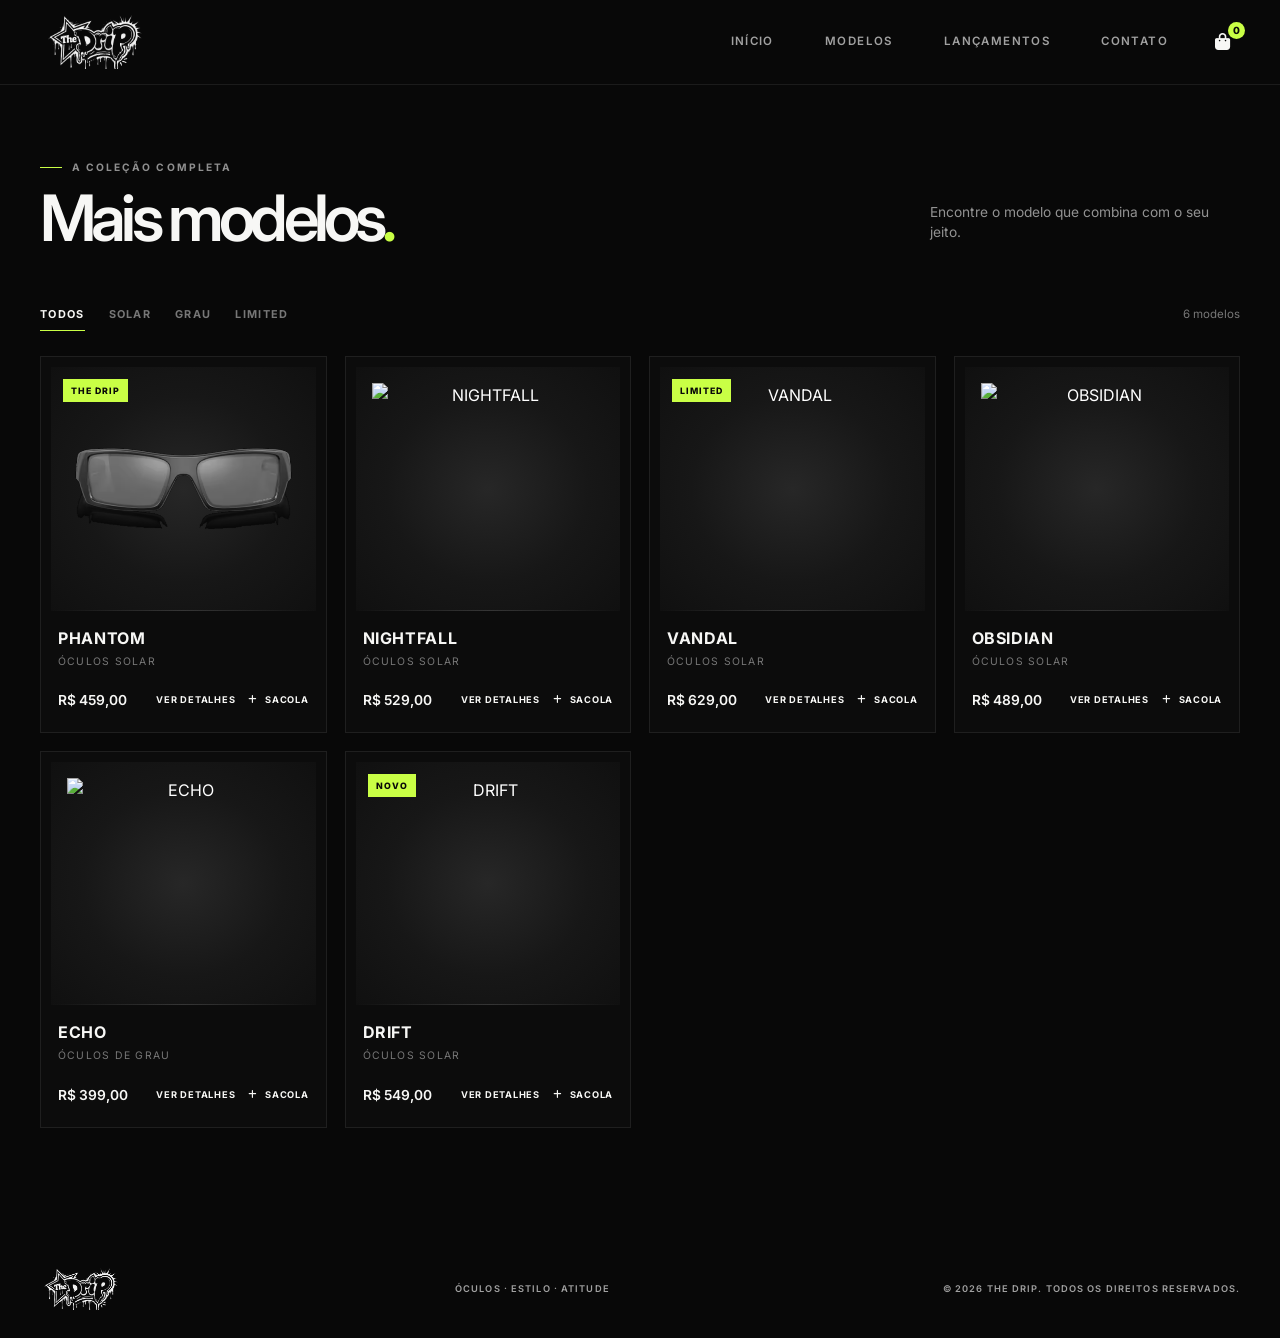
==== modelos.html @ 6c4a4598 "Add complete THE DRIP website Co-authored-by: Copilot <223556219+Copilot@users.noreply.github.com>" ====
<!DOCTYPE html>
<html lang="pt-BR">
<head>
  <meta charset="UTF-8">
  <meta name="viewport" content="width=device-width, initial-scale=1">
  <meta name="theme-color" content="#080808">
  <meta name="description" content="Conheça todos os modelos da coleção The Drip.">
  <title>THE DRIP — Modelos</title>
  <link rel="icon" type="image/x-icon" href="assets/favicon.ico">
  <link rel="preconnect" href="https://fonts.googleapis.com">
  <link rel="preconnect" href="https://fonts.gstatic.com" crossorigin>
  <link href="https://fonts.googleapis.com/css2?family=Inter:wght@300;400;500;600;700;800&display=swap" rel="stylesheet">
  <link rel="stylesheet" href="https://cdnjs.cloudflare.com/ajax/libs/font-awesome/6.0.0-beta3/css/all.min.css">
  <link rel="stylesheet" href="styles.css">
  <script src="script.js" defer></script>
</head>
<body class="intro-active" data-catalog-page="all">
  <div class="intro-screen is-active" id="intro-screen" role="status" aria-label="The Drip">
    <div class="intro-content">
      <img class="intro-logo" src="assets/the-drip-logo.png" alt="The Drip">
    </div>
  </div>

  <header class="site-header">
    <div class="container header-content">
      <a class="brand" href="index.html" aria-label="The Drip — início">
        <img src="assets/the-drip-logo.png" alt="The Drip">
      </a>
      <nav class="main-nav" id="main-nav" aria-label="Navegação principal">
        <a href="index.html">Início</a>
        <a href="#catalog" aria-current="page">Modelos</a>
        <a href="index.html#drops">Lançamentos</a>
        <a href="index.html#contact">Contato</a>
      </nav>
      <div class="header-actions">
        <button class="bag-button" id="open-cart" type="button" aria-label="Abrir sacola, 0 itens">
          <i class="fas fa-shopping-bag" aria-hidden="true"></i>
          <span class="bag-count" id="bag-count">0</span>
        </button>
        <button class="menu-toggle" id="menu-toggle" type="button" aria-label="Abrir menu" aria-expanded="false" aria-controls="main-nav">
          <i class="fas fa-bars" aria-hidden="true"></i>
        </button>
      </div>
    </div>
  </header>

  <main class="catalog-page">
    <section class="catalog section" id="catalog">
      <div class="container">
        <div class="section-heading">
          <div>
            <span class="eyebrow"><span class="eyebrow-line"></span> A COLEÇÃO COMPLETA</span>
            <h2>Mais modelos<span class="heading-dot">.</span></h2>
          </div>
          <p>Encontre o modelo que combina com o seu jeito.</p>
        </div>
        <div class="catalog-toolbar">
          <div class="catalog-filters" role="group" aria-label="Filtrar produtos">
            <button class="filter-button is-active" type="button" data-filter="all" aria-pressed="true">Todos</button>
            <button class="filter-button" type="button" data-filter="solar" aria-pressed="false">Solar</button>
            <button class="filter-button" type="button" data-filter="grau" aria-pressed="false">Grau</button>
            <button class="filter-button" type="button" data-filter="limited" aria-pressed="false">Limited</button>
          </div>
          <span class="catalog-count" id="catalog-count" aria-live="polite"></span>
        </div>
        <div class="product-grid" id="product-grid"></div>
        <a class="button button-outline see-more" id="see-more" href="modelos.html" hidden>Ver mais modelos</a>
      </div>
    </section>
  </main>

  <footer class="site-footer">
    <div class="container footer-content">
      <a class="footer-brand" href="index.html" aria-label="The Drip — início"><img src="assets/the-drip-logo.png" alt="The Drip"></a>
      <span>ÓCULOS · ESTILO · ATITUDE</span>
      <span>© <span id="current-year"></span> THE DRIP. Todos os direitos reservados.</span>
    </div>
  </footer>

  <div class="modal-backdrop" id="product-modal" hidden>
    <section class="product-dialog" role="dialog" aria-modal="true" aria-labelledby="modal-name">
      <button class="icon-button dialog-close" type="button" data-close-modal aria-label="Fechar detalhes"><i class="fas fa-times" aria-hidden="true"></i></button>
      <div class="dialog-image"><img id="modal-image" src="" alt=""></div>
      <div class="dialog-copy">
        <span class="eyebrow"><span class="eyebrow-line"></span> THE DRIP ORIGINAL</span>
        <h2 id="modal-name"></h2>
        <p class="dialog-price" id="modal-price"></p>
        <p class="dialog-description" id="modal-description"></p>
        <button class="button button-light" id="modal-add" type="button">Adicionar à sacola <i class="fas fa-arrow-right" aria-hidden="true"></i></button>
      </div>
    </section>
  </div>

  <div class="modal-backdrop cart-backdrop" id="cart-modal" hidden>
    <section class="cart-dialog" role="dialog" aria-modal="true" aria-labelledby="cart-title">
      <div class="cart-header">
        <div><span class="eyebrow"><span class="eyebrow-line"></span> SEU PEDIDO</span><h2 id="cart-title">Sacola<span class="heading-dot">.</span></h2></div>
        <button class="icon-button" type="button" data-close-modal aria-label="Fechar sacola"><i class="fas fa-times" aria-hidden="true"></i></button>
      </div>
      <div class="cart-items" id="cart-items" aria-live="polite"></div>
      <div class="cart-footer">
        <div class="cart-total"><span>Total</span><strong id="cart-total">R$ 0,00</strong></div>
        <a class="button button-light checkout-button is-disabled" id="checkout-button" href="#" target="_blank" rel="noreferrer" aria-disabled="true">
          Enviar pedido pelo WhatsApp <i class="fab fa-whatsapp" aria-hidden="true"></i>
        </a>
        <p class="checkout-note">Seu pedido será enviado como uma comanda com os modelos, quantidades e total.</p>
      </div>
    </section>
  </div>

  <div class="toast" id="toast" role="status" aria-live="polite"></div>
</body>
</html>
---- styles.css ----
:root {
  color-scheme: dark;
  --page: #080808;
  --panel: #111;
  --line: rgba(255, 255, 255, 0.12);
  --muted: #929292;
  --white: #f7f7f5;
  --accent: #c9ff45;
}

* {
  box-sizing: border-box;
}

html {
  scroll-behavior: smooth;
  scroll-padding-top: 90px;
  scrollbar-width: none;
  -ms-overflow-style: none;
}

html::-webkit-scrollbar,
body::-webkit-scrollbar {
  display: none;
  width: 0;
  height: 0;
}

body {
  margin: 0;
  background: var(--page);
  color: var(--white);
  font-family: "Inter", sans-serif;
  line-height: 1.5;
  -webkit-font-smoothing: antialiased;
}

body.modal-open {
  overflow: hidden;
}

body.intro-active {
  overflow: hidden;
}

.intro-screen {
  position: fixed;
  z-index: 100;
  inset: 0;
  display: grid;
  place-items: center;
  background: #070707;
  opacity: 0;
  visibility: hidden;
  transition: opacity 700ms ease, visibility 700ms ease;
}

.intro-screen.is-active {
  opacity: 1;
  visibility: visible;
}

.intro-screen.is-exiting {
  opacity: 0;
  visibility: hidden;
}

.intro-content {
  display: flex;
  align-items: center;
  justify-content: center;
}

.intro-logo {
  width: min(300px, 72vw);
  max-height: 180px;
  object-fit: contain;
  filter: drop-shadow(0 0 20px rgba(255, 255, 255, 0.12));
  animation: graffiti-reveal 1450ms cubic-bezier(0.16, 1, 0.3, 1) both;
}

@keyframes graffiti-reveal {
  0% {
    clip-path: inset(100% 0 0);
    opacity: 0;
    filter: blur(12px) drop-shadow(0 0 20px rgba(255, 255, 255, 0));
    transform: translateY(34px) scale(1.45) rotate(-8deg);
  }
  58% {
    clip-path: inset(0);
    opacity: 1;
    filter: blur(0) drop-shadow(0 0 20px rgba(255, 255, 255, 0.15));
    transform: translateY(-2px) scale(1.04) rotate(1deg);
  }
  76% {
    transform: translateY(1px) scale(0.98) rotate(-0.5deg);
  }
  100% {
    clip-path: inset(0);
    opacity: 1;
    filter: blur(0) drop-shadow(0 0 20px rgba(255, 255, 255, 0.12));
    transform: translateY(0) scale(1) rotate(0);
  }
}

button,
a {
  -webkit-tap-highlight-color: transparent;
}

button {
  font: inherit;
}

img {
  display: block;
  max-width: 100%;
}

.container {
  width: min(1200px, calc(100% - 64px));
  margin: 0 auto;
}

.site-header {
  position: absolute;
  inset: 0 0 auto;
  z-index: 20;
  border-bottom: 1px solid rgba(255, 255, 255, 0.08);
}

.header-content {
  min-height: 84px;
  display: flex;
  align-items: center;
  justify-content: space-between;
  gap: 36px;
}

.brand,
.footer-brand {
  display: block;
  flex: 0 0 auto;
}

.brand img {
  width: 110px;
  height: 54px;
  object-fit: contain;
}

.main-nav,
.header-actions {
  display: flex;
  align-items: center;
}

.main-nav {
  gap: clamp(24px, 4vw, 52px);
  margin-left: auto;
}

.main-nav a,
.footer-content > span {
  color: rgba(255, 255, 255, 0.62);
  font-size: 0.72rem;
  font-weight: 600;
  letter-spacing: 0.12em;
  text-decoration: none;
  text-transform: uppercase;
  transition: color 180ms ease;
}

.main-nav a:hover,
.footer-content > span:hover {
  color: var(--white);
}

.header-actions {
  gap: 18px;
}

.bag-button,
.menu-toggle,
.icon-button {
  display: inline-grid;
  place-items: center;
  border: 0;
  color: var(--white);
  background: transparent;
  cursor: pointer;
}

.bag-button {
  position: relative;
  width: 36px;
  height: 40px;
  font-size: 1.08rem;
}

.bag-count {
  position: absolute;
  top: 0;
  right: -5px;
  display: grid;
  min-width: 17px;
  height: 17px;
  padding: 0 4px;
  place-items: center;
  border-radius: 20px;
  background: var(--accent);
  color: #080808;
  font-size: 0.62rem;
  font-weight: 800;
}

.menu-toggle {
  display: none;
  width: 38px;
  height: 40px;
  font-size: 1.1rem;
}

.hero {
  position: relative;
  display: flex;
  min-height: min(820px, 100svh);
  align-items: center;
  overflow: hidden;
  background:
    radial-gradient(ellipse at 74% 48%, rgba(120, 120, 120, 0.14), transparent 34%),
    linear-gradient(110deg, #080808 0%, #0c0c0c 55%, #101010 100%);
}

.hero::after {
  position: absolute;
  inset: auto 0 0;
  height: 1px;
  background: linear-gradient(90deg, transparent, rgba(255, 255, 255, 0.2), transparent);
  content: "";
}

.hero-glow {
  position: absolute;
  top: 16%;
  right: 2%;
  width: min(60vw, 740px);
  aspect-ratio: 1;
  border-radius: 50%;
  background: radial-gradient(circle, rgba(255, 255, 255, 0.105), rgba(255, 255, 255, 0.025) 38%, transparent 68%);
  filter: blur(12px);
}

.hero-content {
  position: relative;
  display: grid;
  grid-template-columns: 0.9fr 1.1fr;
  align-items: center;
  padding-top: 78px;
}

.hero-copy {
  position: relative;
  z-index: 2;
  padding: 42px 0;
}

.eyebrow {
  display: inline-flex;
  align-items: center;
  gap: 10px;
  color: rgba(255, 255, 255, 0.55);
  font-size: 0.64rem;
  font-weight: 700;
  letter-spacing: 0.2em;
  text-transform: uppercase;
}

.eyebrow-line {
  width: 22px;
  height: 1px;
  background: var(--accent);
}

.hero h1 {
  margin: 24px 0 20px;
  font-size: clamp(3.7rem, 7.7vw, 7.6rem);
  font-weight: 700;
  letter-spacing: -0.085em;
  line-height: 0.92;
  text-transform: uppercase;
}

.hero h1 span {
  color: transparent;
  -webkit-text-stroke: 1px rgba(255, 255, 255, 0.66);
}

.hero-copy > p {
  max-width: 360px;
  margin: 0 0 34px;
  color: var(--muted);
  font-size: 0.96rem;
}

.button {
  display: inline-flex;
  min-height: 52px;
  align-items: center;
  justify-content: center;
  gap: 24px;
  padding: 0 22px;
  border: 1px solid transparent;
  font-size: 0.7rem;
  font-weight: 800;
  letter-spacing: 0.12em;
  text-decoration: none;
  text-transform: uppercase;
  transition: background 180ms ease, color 180ms ease, border-color 180ms ease, transform 180ms ease;
  cursor: pointer;
}

.button:hover {
  transform: translateY(-2px);
}

.button-light {
  background: var(--white);
  color: #090909;
}

.button-light:hover {
  background: var(--accent);
}

.button-outline {
  border-color: var(--line);
  background: transparent;
  color: var(--white);
}

.button-outline:hover {
  border-color: var(--white);
}

.hero-product {
  position: relative;
  display: grid;
  min-height: 500px;
  place-items: center;
}

.hero-product-ring {
  position: absolute;
  width: 72%;
  aspect-ratio: 1;
  border: 1px solid rgba(255, 255, 255, 0.11);
  border-radius: 50%;
}

.hero-product-ring::before,
.hero-product-ring::after {
  position: absolute;
  inset: 10%;
  border: 1px solid rgba(255, 255, 255, 0.06);
  border-radius: 50%;
  content: "";
}

.hero-product-ring::after {
  inset: 22%;
}

.hero-product img {
  position: relative;
  z-index: 1;
  width: min(110%, 760px);
  max-width: none;
  filter: drop-shadow(0 28px 30px rgba(0, 0, 0, 0.7));
  animation: float-glasses 6s ease-in-out infinite;
  pointer-events: none;
  user-select: none;
  transition: opacity 140ms ease, filter 220ms ease;
}

.hero-product {
  cursor: grab;
  touch-action: pan-y;
  user-select: none;
}

.hero-product.is-dragging {
  cursor: grabbing;
}

.hero-product img.is-changing {
  opacity: 0.35;
  filter: drop-shadow(0 28px 30px rgba(0, 0, 0, 0.7)) blur(2px);
}

.viewer-controls {
  position: absolute;
  z-index: 3;
  bottom: 25px;
  left: 50%;
  display: flex;
  align-items: center;
  gap: 15px;
  transform: translateX(-50%);
}

.viewer-control {
  display: grid;
  width: 34px;
  height: 34px;
  place-items: center;
  border: 1px solid rgba(255, 255, 255, 0.2);
  border-radius: 50%;
  background: rgba(8, 8, 8, 0.6);
  color: var(--white);
  font-size: 0.72rem;
  cursor: pointer;
  transition: border-color 180ms ease, color 180ms ease, background 180ms ease;
}

.viewer-control:hover {
  border-color: var(--accent);
  background: #151515;
  color: var(--accent);
}

.viewer-angle {
  min-width: 39px;
  color: rgba(255, 255, 255, 0.72);
  font-size: 0.68rem;
  font-variant-numeric: tabular-nums;
  letter-spacing: 0.1em;
  text-align: center;
}

.viewer-hint {
  position: absolute;
  bottom: 0;
  left: 50%;
  display: flex;
  align-items: center;
  gap: 8px;
  color: rgba(255, 255, 255, 0.44);
  font-size: 0.53rem;
  letter-spacing: 0.13em;
  white-space: nowrap;
  transform: translateX(-50%);
}

.hero-product-caption {
  position: absolute;
  right: 4%;
  bottom: 22%;
  color: var(--white);
  font-size: 0.65rem;
  font-weight: 700;
  letter-spacing: 0.15em;
}

.hero-product-caption span {
  color: var(--muted);
  font-weight: 400;
}

.hero-index {
  position: absolute;
  right: 0;
  bottom: 24px;
  color: rgba(255, 255, 255, 0.35);
  font-size: 0.65rem;
  letter-spacing: 0.18em;
}

.scroll-cue {
  position: absolute;
  bottom: 26px;
  left: max(32px, calc((100% - 1200px) / 2));
  display: flex;
  align-items: center;
  gap: 12px;
  color: rgba(255, 255, 255, 0.44);
  font-size: 0.58rem;
  letter-spacing: 0.18em;
  text-decoration: none;
}

.scroll-cue span {
  width: 36px;
  height: 1px;
  background: var(--accent);
}

@keyframes float-glasses {
  0%, 100% { transform: translateY(0) rotate(-2deg); }
  50% { transform: translateY(-16px) rotate(1deg); }
}

.section {
  padding: 112px 0;
}

.catalog-page .catalog {
  min-height: calc(100vh - 100px);
  padding-top: 150px;
}

.section-heading {
  display: flex;
  align-items: end;
  justify-content: space-between;
  gap: 36px;
  margin-bottom: 48px;
}

.section-heading h2,
.contact h2 {
  margin: 12px 0 0;
  font-size: clamp(2.6rem, 5vw, 4.7rem);
  font-weight: 600;
  letter-spacing: -0.075em;
  line-height: 0.98;
}

.heading-dot {
  color: var(--accent);
}

.section-heading > p {
  max-width: 310px;
  margin: 0 0 7px;
  color: var(--muted);
  font-size: 0.86rem;
}

.catalog-toolbar {
  display: flex;
  align-items: center;
  justify-content: space-between;
  gap: 24px;
  margin-bottom: 25px;
}

.catalog-filters {
  display: flex;
  flex-wrap: wrap;
  gap: 24px;
}

.filter-button {
  padding: 8px 0;
  border: 0;
  border-bottom: 1px solid transparent;
  background: none;
  color: #777;
  font-size: 0.68rem;
  font-weight: 700;
  letter-spacing: 0.12em;
  text-transform: uppercase;
  cursor: pointer;
  transition: color 180ms ease, border-color 180ms ease;
}

.filter-button:hover,
.filter-button.is-active {
  border-bottom-color: var(--accent);
  color: var(--white);
}

.catalog-count {
  color: #777;
  font-size: 0.72rem;
}

.product-grid {
  display: grid;
  grid-template-columns: repeat(4, minmax(0, 1fr));
  gap: 18px;
}

.product-card {
  min-width: 0;
  padding: 10px 10px 18px;
  border: 1px solid rgba(255, 255, 255, 0.08);
  background: #0c0c0c;
  transition: border-color 200ms ease, transform 200ms ease;
}

.product-card:hover {
  transform: translateY(-4px);
  border-color: rgba(255, 255, 255, 0.3);
}

.product-image-button {
  position: relative;
  display: grid;
  width: 100%;
  aspect-ratio: 1 / 0.92;
  overflow: hidden;
  place-items: center;
  padding: 16px;
  border: 0;
  background: radial-gradient(ellipse at center, #272727, #171717 54%, #101010 100%);
  cursor: pointer;
}

.product-image-button::after {
  position: absolute;
  inset: auto 0 0;
  height: 1px;
  background: linear-gradient(90deg, transparent, rgba(255, 255, 255, 0.14), transparent);
  content: "";
}

.product-image-button img {
  width: 100%;
  height: 100%;
  object-fit: contain;
  transition: transform 400ms ease;
}

.product-image-button:hover img {
  transform: scale(1.07);
}

.product-image-button img.photo-product {
  object-fit: cover;
}

.product-tag {
  position: absolute;
  z-index: 1;
  top: 12px;
  left: 12px;
  padding: 5px 8px;
  background: var(--accent);
  color: #080808;
  font-size: 0.55rem;
  font-weight: 800;
  letter-spacing: 0.12em;
}

.product-info {
  padding: 15px 7px 0;
}

.product-name-button {
  display: block;
  padding: 0;
  border: 0;
  background: transparent;
  color: var(--white);
  font-size: 1rem;
  font-weight: 700;
  letter-spacing: 0.04em;
  text-align: left;
  cursor: pointer;
}

.product-category {
  margin-top: 4px;
  color: #777;
  font-size: 0.65rem;
  letter-spacing: 0.12em;
  text-transform: uppercase;
}

.product-bottom {
  display: flex;
  align-items: center;
  justify-content: space-between;
  gap: 10px;
  margin-top: 17px;
}

.product-price {
  font-size: 0.86rem;
  font-weight: 600;
}

.product-actions {
  display: flex;
  align-items: center;
  gap: 13px;
}

.text-button {
  display: inline-flex;
  align-items: center;
  gap: 8px;
  padding: 7px 0;
  border: 0;
  border-bottom: 1px solid rgba(255, 255, 255, 0.25);
  background: none;
  color: var(--white);
  font-size: 0.62rem;
  font-weight: 700;
  letter-spacing: 0.08em;
  text-transform: uppercase;
  cursor: pointer;
  transition: border-color 180ms ease, color 180ms ease;
}

.text-button:hover {
  border-color: var(--accent);
  color: var(--accent);
}

.product-actions .text-button {
  border-bottom: 0;
  font-size: 0.58rem;
}

.see-more {
  display: flex;
  min-width: 205px;
  margin: 38px auto 0;
}

.see-more[hidden] {
  display: none;
}

.drops {
  background: #101010;
}

.drops-grid {
  display: grid;
  grid-template-columns: 1.15fr 0.85fr;
  gap: 18px;
}

.drop-card {
  position: relative;
  display: flex;
  min-height: 355px;
  align-items: center;
  overflow: hidden;
  border: 1px solid var(--line);
  background: #151515;
}

.drop-featured {
  background: radial-gradient(ellipse at 72% 45%, #303030, #161616 55%, #111);
}

.drop-featured > img {
  position: absolute;
  right: -2%;
  width: 72%;
  filter: drop-shadow(0 22px 24px rgba(0, 0, 0, 0.8));
  transform: rotate(-7deg);
  transition: transform 350ms ease;
}

.drop-featured:hover > img {
  transform: rotate(-2deg) scale(1.05);
}

.drop-copy {
  position: relative;
  z-index: 1;
  padding: 38px;
}

.drop-label {
  color: var(--accent);
  font-size: 0.59rem;
  font-weight: 800;
  letter-spacing: 0.18em;
}

.drop-copy h3 {
  margin: 14px 0 5px;
  font-size: clamp(2.1rem, 4vw, 3.5rem);
  font-weight: 700;
  letter-spacing: -0.07em;
}

.drop-copy p {
  margin: 0 0 23px;
  color: #999;
  font-size: 0.8rem;
}

.drop-secondary {
  background: linear-gradient(135deg, #1d1d1d, #0e0e0e);
}

.drop-secondary .drop-copy {
  padding-left: 46px;
}

.drop-decoration {
  position: absolute;
  right: -18px;
  bottom: -73px;
  color: rgba(255, 255, 255, 0.035);
  font-size: clamp(9rem, 22vw, 19rem);
  font-weight: 800;
  letter-spacing: -0.12em;
  line-height: 1;
  pointer-events: none;
}

.contact {
  border-bottom: 1px solid var(--line);
}

.contact-content {
  display: flex;
  align-items: end;
  justify-content: space-between;
  gap: 40px;
}

.contact h2 {
  margin-top: 18px;
}

.contact-links {
  width: min(400px, 100%);
  margin-bottom: 7px;
}

.contact-links a {
  display: flex;
  min-height: 64px;
  align-items: center;
  gap: 16px;
  border-bottom: 1px solid var(--line);
  color: var(--white);
  font-size: 0.84rem;
  text-decoration: none;
}

.contact-links a > i:first-child {
  width: 20px;
  font-size: 1rem;
}

.contact-links a span {
  flex: 1;
}

.link-arrow {
  color: #777;
  font-size: 0.68rem;
  transition: color 180ms ease, transform 180ms ease;
}

.contact-links a:hover .link-arrow {
  color: var(--accent);
  transform: translate(2px, -2px);
}

.site-footer {
  padding: 28px 0;
}

.footer-content {
  display: flex;
  align-items: center;
  justify-content: space-between;
  gap: 22px;
}

.footer-brand img {
  width: 82px;
  height: 42px;
  object-fit: contain;
}

.footer-content > span {
  font-size: 0.58rem;
}

.modal-backdrop {
  position: fixed;
  z-index: 50;
  inset: 0;
  display: grid;
  overflow-y: auto;
  place-items: center;
  padding: 24px;
  background: rgba(0, 0, 0, 0.78);
  backdrop-filter: blur(8px);
}

.modal-backdrop[hidden] {
  display: none;
}

.product-dialog {
  position: relative;
  display: grid;
  width: min(850px, 100%);
  grid-template-columns: 1fr 0.9fr;
  border: 1px solid var(--line);
  background: #111;
}

.dialog-close {
  position: absolute;
  z-index: 2;
  top: 14px;
  right: 14px;
}

.icon-button {
  width: 40px;
  height: 40px;
  font-size: 1rem;
}

.dialog-image {
  display: grid;
  min-height: 380px;
  place-items: center;
  padding: 30px;
  background: radial-gradient(ellipse at center, #292929, #111 68%);
}

.dialog-image img {
  max-height: 330px;
  object-fit: contain;
}

.dialog-copy {
  display: flex;
  flex-direction: column;
  align-items: flex-start;
  justify-content: center;
  padding: 48px 38px;
}

.dialog-copy h2 {
  margin: 22px 0 4px;
  font-size: 2.4rem;
  letter-spacing: -0.06em;
}

.dialog-price {
  margin: 0;
  font-weight: 600;
}

.dialog-description {
  margin: 22px 0 30px;
  color: #aaa;
  font-size: 0.84rem;
  line-height: 1.8;
}

.cart-backdrop {
  justify-items: end;
  padding: 0;
}

.cart-dialog {
  display: flex;
  width: min(460px, 100%);
  min-height: 100%;
  flex-direction: column;
  padding: 30px;
  border-left: 1px solid var(--line);
  background: #101010;
}

.cart-header {
  display: flex;
  align-items: center;
  justify-content: space-between;
  padding-bottom: 24px;
  border-bottom: 1px solid var(--line);
}

.cart-header h2 {
  margin: 7px 0 0;
  font-size: 2rem;
  letter-spacing: -0.06em;
}

.cart-items {
  flex: 1;
  padding: 10px 0;
}

.cart-empty {
  padding: 48px 12px;
  color: #888;
  font-size: 0.88rem;
  text-align: center;
}

.cart-item {
  display: grid;
  grid-template-columns: 1fr auto;
  gap: 12px;
  padding: 18px 0;
  border-bottom: 1px solid var(--line);
}

.cart-item-name {
  font-size: 0.88rem;
  font-weight: 700;
  letter-spacing: 0.04em;
}

.cart-item-price {
  margin-top: 4px;
  color: #999;
  font-size: 0.76rem;
}

.cart-item-subtotal {
  text-align: right;
  font-size: 0.8rem;
  font-weight: 600;
}

.quantity-controls {
  display: flex;
  align-items: center;
  gap: 12px;
  margin-top: 12px;
}

.quantity-controls button {
  display: grid;
  width: 27px;
  height: 27px;
  place-items: center;
  border: 1px solid var(--line);
  background: transparent;
  color: var(--white);
  cursor: pointer;
}

.quantity-controls button:hover {
  border-color: var(--accent);
}

.quantity-controls span {
  min-width: 12px;
  font-size: 0.76rem;
  text-align: center;
}

.cart-footer {
  padding-top: 18px;
  border-top: 1px solid var(--line);
}

.cart-total {
  display: flex;
  align-items: center;
  justify-content: space-between;
  margin-bottom: 20px;
  font-size: 0.9rem;
}

.cart-total strong {
  font-size: 1.1rem;
}

.checkout-button {
  width: 100%;
}

.checkout-button.is-disabled {
  opacity: 0.4;
  pointer-events: none;
}

.checkout-note {
  margin: 12px 0 0;
  color: #777;
  font-size: 0.68rem;
  text-align: center;
}

.toast {
  position: fixed;
  z-index: 80;
  right: 24px;
  bottom: 24px;
  padding: 13px 18px;
  border: 1px solid var(--line);
  background: #1b1b1b;
  color: var(--white);
  font-size: 0.78rem;
  opacity: 0;
  pointer-events: none;
  transform: translateY(8px);
  transition: opacity 180ms ease, transform 180ms ease;
}

.toast.is-visible {
  opacity: 1;
  transform: translateY(0);
}

[hidden] {
  display: none !important;
}

@media (max-width: 900px) {
  .hero-content {
    grid-template-columns: 1fr 0.9fr;
  }

  .hero h1 {
    font-size: clamp(3.4rem, 8.5vw, 6rem);
  }

  .hero-product {
    min-height: 400px;
  }

  .product-grid {
    grid-template-columns: repeat(2, minmax(0, 1fr));
  }

  .drop-card {
    min-height: 320px;
  }

  .drop-copy {
    padding: 28px;
  }
}

@media (max-width: 640px) {
  .container {
    width: min(100% - 40px, 480px);
  }

  .header-content {
    min-height: 70px;
  }

  .brand img {
    width: 92px;
    height: 46px;
  }

  .menu-toggle {
    display: inline-grid;
  }

  .main-nav {
    position: absolute;
    top: 69px;
    right: 0;
    left: 0;
    display: none;
    flex-direction: column;
    align-items: flex-start;
    gap: 0;
    padding: 10px 20px 20px;
    border-bottom: 1px solid var(--line);
    background: #0b0b0b;
  }

  .main-nav.is-open {
    display: flex;
  }

  .main-nav a {
    width: 100%;
    padding: 14px 0;
  }

  .hero {
    min-height: 760px;
    align-items: flex-start;
  }

  .hero-content {
    display: flex;
    flex-direction: column;
    align-items: stretch;
    padding-top: 138px;
  }

  .hero-copy {
    padding: 0;
  }

  .hero h1 {
    margin: 18px 0 14px;
    font-size: clamp(3.4rem, 15vw, 5.3rem);
  }

  .hero-copy > p {
    margin-bottom: 23px;
    font-size: 0.85rem;
  }

  .hero-product {
    min-height: 320px;
    margin: -4px -22px 0;
  }

  .hero-product-ring {
    width: 63%;
  }

  .hero-product img {
    width: min(90%, 480px);
  }

  .hero-product-caption {
    right: 10%;
    bottom: 22%;
    font-size: 0.55rem;
  }

  .viewer-controls {
    bottom: 27px;
  }

  .viewer-hint {
    bottom: 1px;
    font-size: 0.47rem;
  }

  .hero-index {
    right: 0;
    bottom: -28px;
  }

  .scroll-cue {
    bottom: 25px;
    left: 20px;
  }

  .section {
    padding: 78px 0;
  }

  .section-heading {
    align-items: flex-start;
    flex-direction: column;
    gap: 12px;
    margin-bottom: 30px;
  }

  .section-heading h2,
  .contact h2 {
    font-size: 3.2rem;
  }

  .catalog-toolbar {
    align-items: flex-start;
    flex-direction: column;
    gap: 6px;
    margin-bottom: 18px;
  }

  .catalog-filters {
    gap: 19px;
  }

  .filter-button {
    font-size: 0.62rem;
  }

  .product-grid {
    gap: 11px;
  }

  .product-card {
    padding: 7px 7px 12px;
  }

  .product-image-button {
    aspect-ratio: 1 / 0.85;
    padding: 8px;
  }

  .product-info {
    padding: 12px 4px 0;
  }

  .product-name-button {
    font-size: 0.84rem;
  }

  .product-category {
    font-size: 0.56rem;
  }

  .product-bottom {
    align-items: flex-start;
    flex-direction: column;
    gap: 7px;
    margin-top: 12px;
  }

  .product-price {
    font-size: 0.76rem;
  }

  .product-actions {
    width: 100%;
    justify-content: space-between;
    gap: 5px;
  }

  .product-actions .text-button {
    gap: 4px;
    font-size: 0.5rem;
  }

  .product-tag {
    top: 7px;
    left: 7px;
    padding: 4px 5px;
    font-size: 0.48rem;
  }

  .drops-grid {
    grid-template-columns: 1fr;
  }

  .drop-card {
    min-height: 300px;
  }

  .drop-featured > img {
    right: -10%;
    width: 78%;
  }

  .drop-copy {
    padding: 24px;
  }

  .drop-secondary .drop-copy {
    padding-left: 28px;
  }

  .contact-content {
    align-items: flex-start;
    flex-direction: column;
    gap: 34px;
  }

  .contact-links {
    width: 100%;
  }

  .footer-content {
    align-items: flex-start;
    flex-direction: column;
    gap: 13px;
  }

  .product-dialog {
    grid-template-columns: 1fr;
    max-width: 480px;
  }

  .dialog-image {
    min-height: 240px;
    padding: 18px;
  }

  .dialog-image img {
    max-height: 210px;
  }

  .dialog-copy {
    padding: 28px 24px;
  }

  .dialog-copy h2 {
    font-size: 2rem;
  }

  .cart-dialog {
    padding: 22px 20px;
  }
}

@media (prefers-reduced-motion: reduce) {
  *,
  *::before,
  *::after {
    scroll-behavior: auto !important;
    animation-duration: 0.01ms !important;
    animation-iteration-count: 1 !important;
    transition-duration: 0.01ms !important;
  }

  .intro-screen,
  .intro-logo {
    animation-duration: 0.01ms !important;
    transition-duration: 0.01ms !important;
  }
}
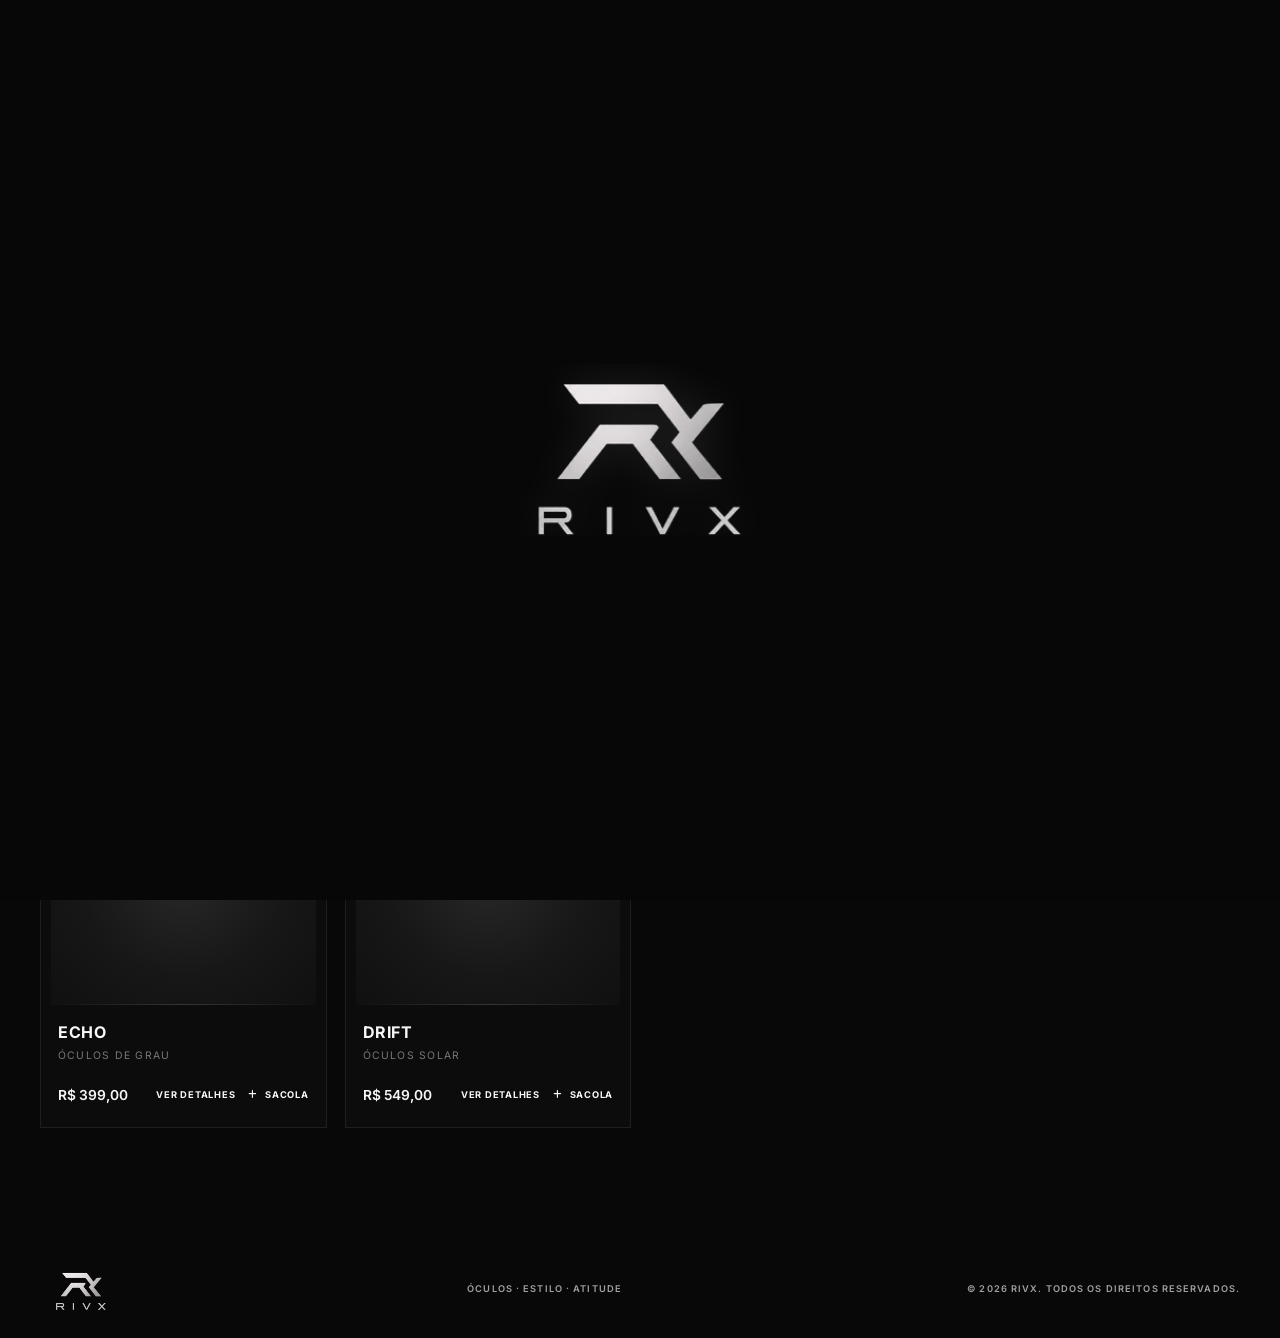
==== commit c10703c7: "RIVX" ====
--- a/modelos.html
+++ b/modelos.html
@@ -4,8 +4,8 @@
   <meta charset="UTF-8">
   <meta name="viewport" content="width=device-width, initial-scale=1">
   <meta name="theme-color" content="#080808">
-  <meta name="description" content="Conheça todos os modelos da coleção The Drip.">
-  <title>THE DRIP — Modelos</title>
+  <meta name="description" content="Conheça todos os modelos da coleção RIVX.">
+  <title>RIVX — Modelos</title>
   <link rel="icon" type="image/x-icon" href="assets/favicon.ico">
   <link rel="preconnect" href="https://fonts.googleapis.com">
   <link rel="preconnect" href="https://fonts.gstatic.com" crossorigin>
@@ -15,16 +15,16 @@
   <script src="script.js" defer></script>
 </head>
 <body class="intro-active" data-catalog-page="all">
-  <div class="intro-screen is-active" id="intro-screen" role="status" aria-label="The Drip">
+  <div class="intro-screen is-active" id="intro-screen" role="status" aria-label="RIVX">
     <div class="intro-content">
-      <img class="intro-logo" src="assets/the-drip-logo.png" alt="The Drip">
+      <img class="intro-logo" src="assets/RIVX.png" alt="RIVX">
     </div>
   </div>
 
   <header class="site-header">
     <div class="container header-content">
-      <a class="brand" href="index.html" aria-label="The Drip — início">
-        <img src="assets/the-drip-logo.png" alt="The Drip">
+      <a class="brand" href="index.html" aria-label="RIVX — início">
+        <img src="assets/RIVX.png" alt="RIVX">
       </a>
       <nav class="main-nav" id="main-nav" aria-label="Navegação principal">
         <a href="index.html">Início</a>
@@ -71,9 +71,9 @@
 
   <footer class="site-footer">
     <div class="container footer-content">
-      <a class="footer-brand" href="index.html" aria-label="The Drip — início"><img src="assets/the-drip-logo.png" alt="The Drip"></a>
+      <a class="footer-brand" href="index.html" aria-label="RIVX — início"><img src="assets/RIVX.png" alt="RIVX"></a>
       <span>ÓCULOS · ESTILO · ATITUDE</span>
-      <span>© <span id="current-year"></span> THE DRIP. Todos os direitos reservados.</span>
+      <span>© <span id="current-year"></span> RIVX. Todos os direitos reservados.</span>
     </div>
   </footer>
 
@@ -82,7 +82,7 @@
       <button class="icon-button dialog-close" type="button" data-close-modal aria-label="Fechar detalhes"><i class="fas fa-times" aria-hidden="true"></i></button>
       <div class="dialog-image"><img id="modal-image" src="" alt=""></div>
       <div class="dialog-copy">
-        <span class="eyebrow"><span class="eyebrow-line"></span> THE DRIP ORIGINAL</span>
+        <span class="eyebrow"><span class="eyebrow-line"></span> RIVX ORIGINAL</span>
         <h2 id="modal-name"></h2>
         <p class="dialog-price" id="modal-price"></p>
         <p class="dialog-description" id="modal-description"></p>
